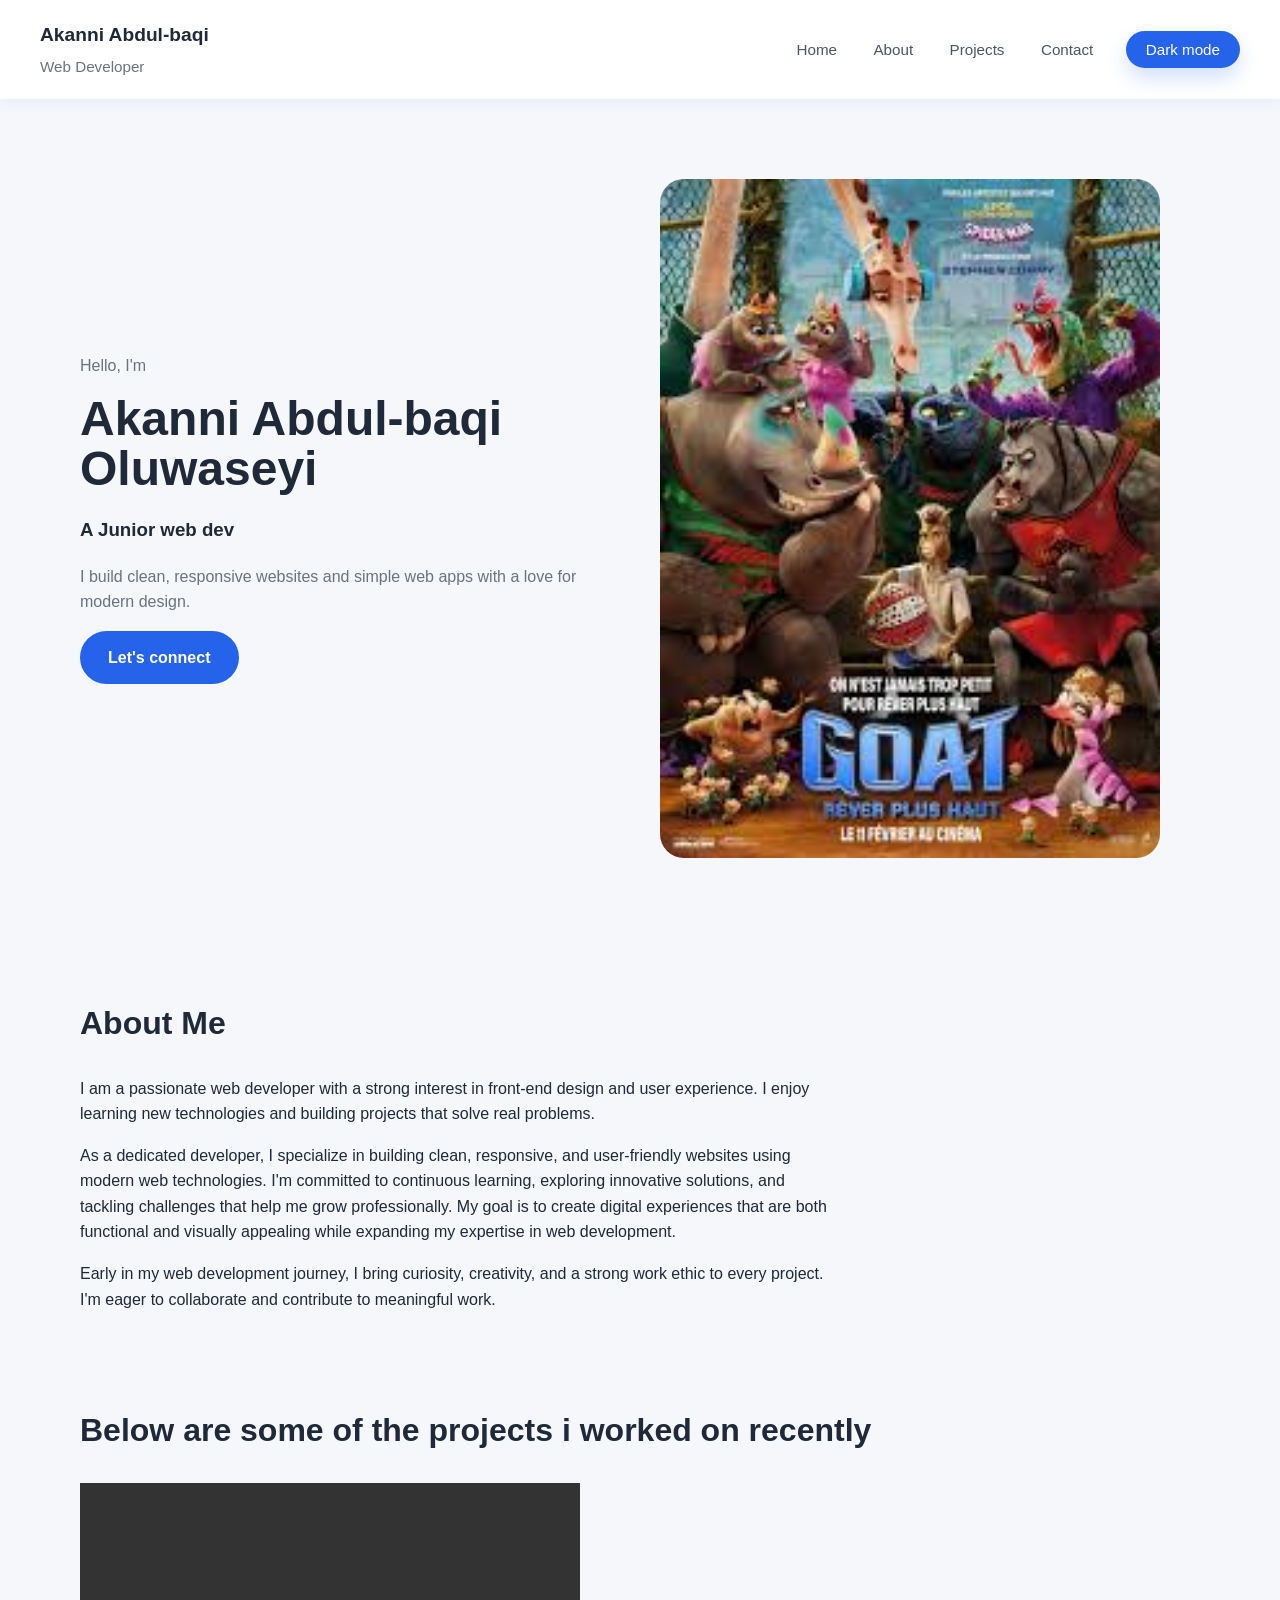
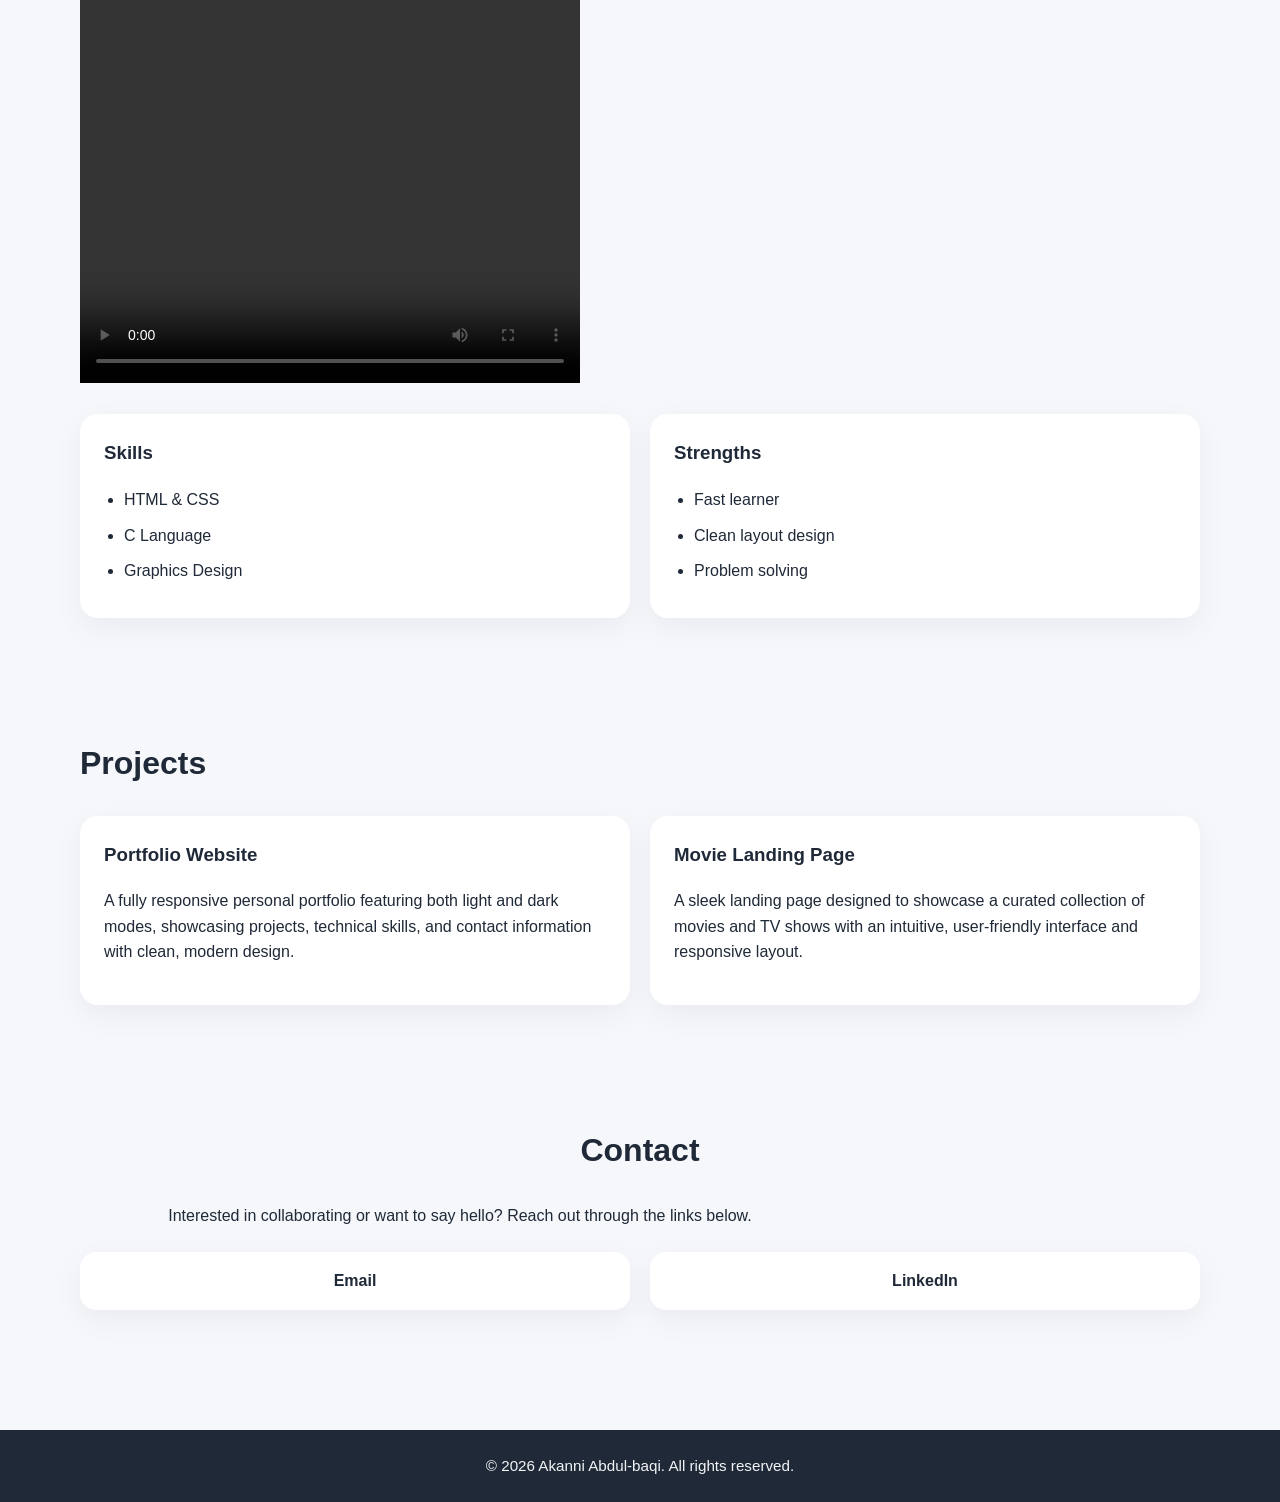
==== index.html @ 32485347 "Rename portfolio.html to index.html" ====
<!DOCTYPE html>
<html lang="en">
<head>
  <meta charset="UTF-8">
  <meta name="viewport" content="width=device-width, initial-scale=1.0">
  <title>Akanni Abdul-baqi | Portfolio</title>
  <link rel="stylesheet" href="style.css">
</head>
<body>
  <header>
    <div class="myself">
      <strong>Akanni Abdul-baqi</strong>
      <span>Web Developer</span>
    </div>
    <nav>
      <a href="#home">Home</a>
      <a href="#about">About</a>
      <a href="#projects">Projects</a>
      <a href="#contact">Contact</a>
      <a class="mode-switch" href="portfolio-dark.html">Dark mode</a>
    </nav>
  </header>

  <main>
    <section id="home" class="baq">
      <div class="baq-copy">
        <p>Hello, I'm</p>
        <h1>Akanni Abdul-baqi Oluwaseyi</h1>
        <h3>A Junior web dev</h3>
        <p>I build clean, responsive websites and simple web apps with a love for modern design.</p>
        <a class="button" href="#contact">Let's connect</a>
      </div>
      <div class="baq-image">
        <img src="images/goat.jpeg" alt="Portrait of Akanni Abdul-baqi Oluwaseyi">
      </div>
    </section>

    <section id="about" class="section-panel">
      <h2>About Me</h2>
      <p>I am a passionate web developer with a strong interest in front-end design and user experience. I enjoy learning new technologies and building projects that solve real problems.</p>
      <p>As a dedicated developer, I specialize in building clean, responsive, and user-friendly websites using modern web technologies. I'm committed to continuous learning, exploring innovative solutions, and tackling challenges that help me grow professionally. My goal is to create digital experiences that are both functional and visually appealing while expanding my expertise in web development.</p>
      <p>Early in my web development journey, I bring curiosity, creativity, and a strong work ethic to every project. I'm eager to collaborate and contribute to meaningful work.</p>
      <br><br><br>
      <div class="vid">
        <h2>Below are some of the projects i worked on recently</h2>
        <video src="videos/Screen Recording 2026-06-14 at 11.37.10 PM.mov" controls width="500px" height="500px"></video>
      </div>
      <div class="skills-grid">
        <div class="skill-card">
          <h3>Skills</h3>
          <ul>
            <li>HTML & CSS</li>
            <li>C Language</li>
            <li>Graphics Design</li>
          </ul>
        </div>
        <div class="skill-card">
          <h3>Strengths</h3>
          <ul>
            <li>Fast learner</li>
            <li>Clean layout design</li>
            <li>Problem solving</li>
          </ul>
        </div>
      </div>
    </section>

    <section id="projects" class="section-panel">
      <h2>Projects</h2>
      <div class="project-grid">
        <article class="card">
          <h3>Portfolio Website</h3>
          <p>A fully responsive personal portfolio featuring both light and dark modes, showcasing projects, technical skills, and contact information with clean, modern design.</p>
        </article>
        <article class="card">
          <h3>Movie Landing Page</h3>
          <p>A sleek landing page designed to showcase a curated collection of movies and TV shows with an intuitive, user-friendly interface and responsive layout.</p>
        </article>
      </div>
    </section>

    <section id="contact" class="section-panel contact-panel">
      <h2>Contact</h2>
      <p>Interested in collaborating or want to say hello? Reach out through the links below.</p>
      <div class="contact-links">
        <a href="mailto:akannicoded019@gmail.com">Email</a>
        <a href="https://www.linkedin.com/in/akanni-coded-bb1a90415">LinkedIn</a>
      </div>
    </section>
  </main>
<footer class="foote">
    &copy; 2026 Akanni Abdul-baqi. All rights reserved.
</footer>        
</body>
</html>
---- style.css ----
* {
  box-sizing: border-box;
}

body {
  margin: 0;
  font-family: Arial, sans-serif;
  background: #f5f7fb;
  color: #1f2937;
  line-height: 1.6;
}

header {
  display: flex;
  justify-content: space-between;
  align-items: center;
  padding: 20px 40px;
  background: #ffffff;
  box-shadow: 0 2px 14px rgba(11, 98, 219, 0.08);
  position: sticky;
  top: 0px;
  z-index: 10;
}

.myself strong {
  display: block;
  font-size: 1.2rem;
}

.myself span {
  display: block;
  color: #6b7280;
  margin-top: 4px;
  font-size: 0.95rem;
}

nav a {
  color: #4b5563;
  font-size: 0.95rem;
  padding: 10px 16px;
  text-decoration: none;
  transition: color 0.2s ease, transform 0.2s ease;
}

nav a:hover {
  color: #111827;
}

nav a.mode-switch {
  background: #2563eb;
  color: #ffffff;
  border-radius: 999px;
  padding: 10px 20px;
  margin-left: 12px;
  box-shadow: 0 10px 20px rgba(37, 99, 235, 0.2);
}

nav a.mode-switch:hover {
  background: #1d4ed8;
  transform: translateY(-1px);
}

.baq {
  display: grid;
  grid-template-columns: 1fr 1fr;
  gap: 40px;
  align-items: center;
  padding: 80px 40px;
  max-width: 1200px;
  margin: 0 auto;
}

.baq:hover .baq-image img {
  transform: scale(1.02);
}

.baq-copy p {
  margin: 0 0 16px;
  color: #6b7280;
}

.baq-copy h1 {
  margin: 0 0 20px;
  font-size: 3rem;
  line-height: 1.05;
}

.baq-copy .button {
  display: inline-block;
  padding: 14px 28px;
  background: #2563eb;
  color: #ffffff;
  text-decoration: none;
  border-radius: 999px;
  font-weight: 600;
}

.baq-image img {
  width: 100%;
  max-width: 500px;
  border-radius: 24px;
  display: block;
  object-fit: cover;
  transition: transform 0.3s ease;
}

.section-panel {
  padding: 60px 40px;
  max-width: 1200px;
  margin: 0 auto;
}

.section-panel h2 {
  margin-top: 0;
  font-size: 2rem;
}

.section-panel p {
  max-width: 760px;
}

.skills-grid,
.project-grid,
.contact-links {
  display: grid;
  gap: 20px;
  margin-top: 24px;
}

.skills-grid {
  grid-template-columns: repeat(2, minmax(0, 1fr));
}

.skill-card,
.card {
  background: #ffffff;
  border-radius: 18px;
  padding: 24px;
  box-shadow: 0 10px 30px rgba(15, 23, 42, 0.05);
  transition: transform 0.3s ease, box-shadow 0.3s ease;
}

.skill-card:hover,
.card:hover {
  transform: translateY(-4px);
  box-shadow: 0 15px 40px rgba(15, 23, 42, 0.1);
}

.skill-card h3,
.card h3 {
  margin-top: 0;
}

.skill-card ul {
  margin: 16px 0 0;
  padding-left: 20px;
}

.skill-card li {
  margin-bottom: 10px;
}

.project-grid {
  grid-template-columns: repeat(2, minmax(0, 1fr));
}

.contact-panel {
  text-align: center;
}

.contact-links {
  grid-template-columns: repeat(2, minmax(0, 1fr));
}

.contact-links a {
  display: inline-flex;
  justify-content: center;
  align-items: center;
  padding: 16px 20px;
  border-radius: 16px;
  background: #ffffff;
  text-decoration: none;
  color: #1f2937;
  font-weight: 600;
  box-shadow: 0 10px 30px rgba(15, 23, 42, 0.05);
  transition: all 0.3s ease;
}

.contact-links a:hover {
  background: #2563eb;
  color: #ffffff;
  transform: translateY(-2px);
}

.foote {
  background-color: #1f2937;
  color: #f3f4f6;
  text-align: center;
  padding: 24px 30px;
  font-size: 0.95rem;
  margin-top: 60px;
}

.foote a {
  color: #2563eb;
  text-decoration: none;
  margin: 0 10px;
  font-weight: 600;
}

@media (max-width: 900px) {
  .baq {
    grid-template-columns: 1fr;
    padding: 60px 24px;
  }

  .skills-grid,
  .project-grid,
  .contact-links {
    grid-template-columns: 1fr;
  }
}

@media (max-width: 640px) {
  header {
    flex-direction: column;
    align-items: flex-start;
    gap: 16px;
  }

  nav a {
    display: inline-block;
  }

  .baq-copy h1 {
    font-size: 2.5rem;
  }
}
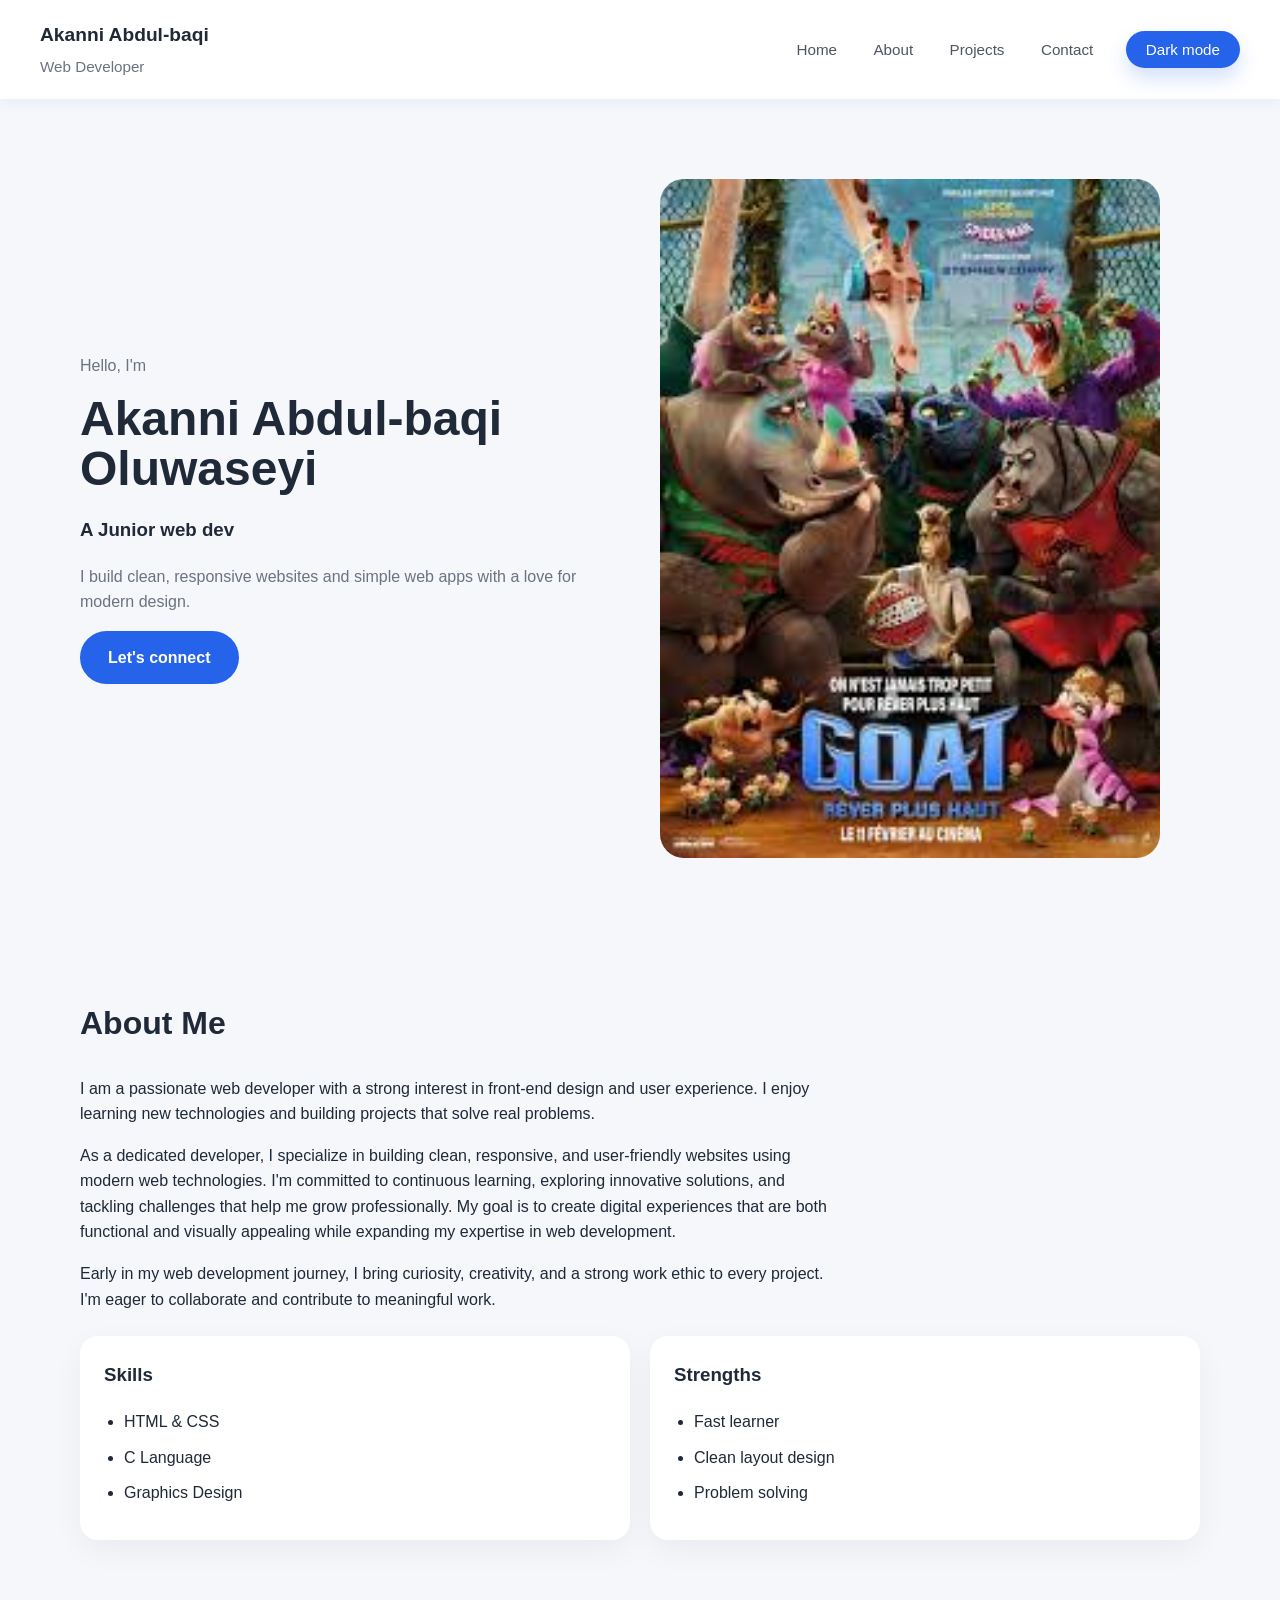
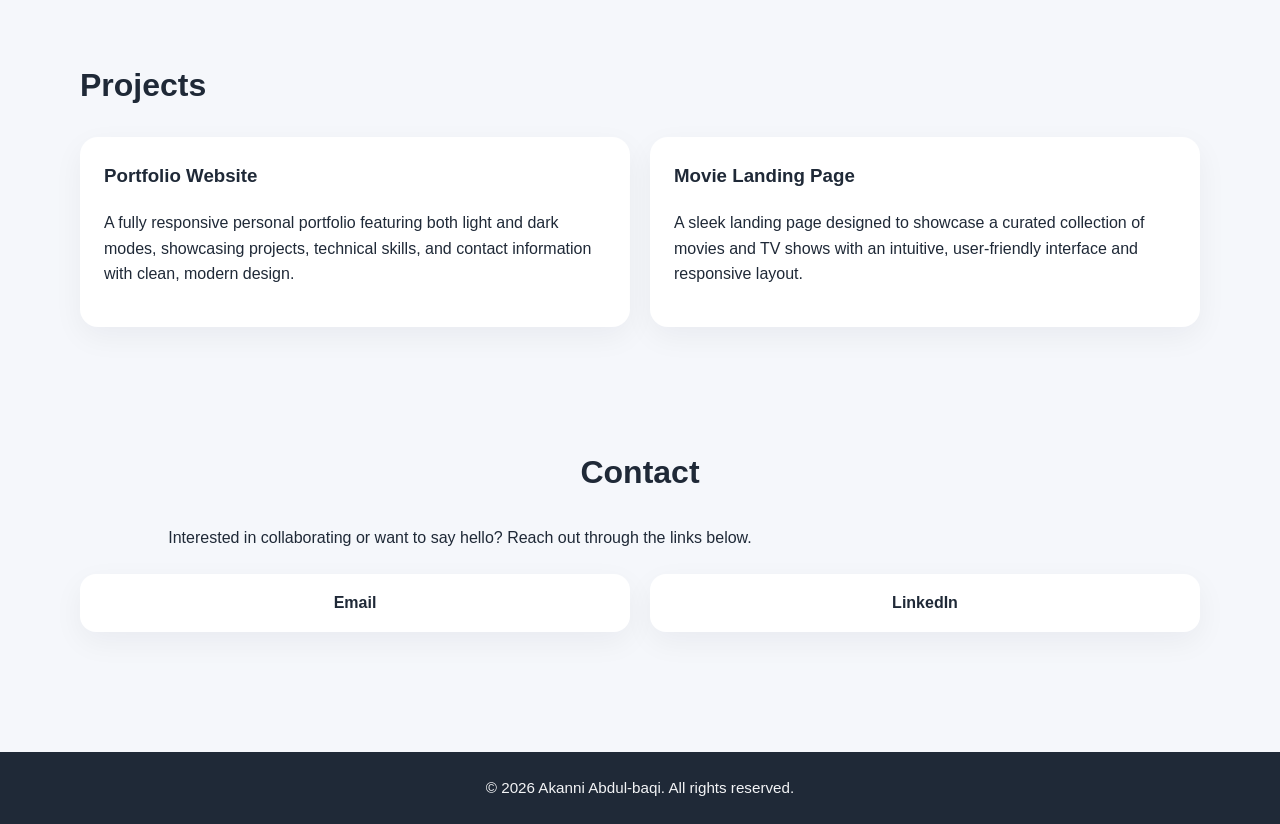
==== commit b8fd90cc: "Clean up index.html by removing extra content Removed unnecessary line breaks and project video sect" ====
--- a/index.html
+++ b/index.html
@@ -40,11 +40,6 @@
       <p>I am a passionate web developer with a strong interest in front-end design and user experience. I enjoy learning new technologies and building projects that solve real problems.</p>
       <p>As a dedicated developer, I specialize in building clean, responsive, and user-friendly websites using modern web technologies. I'm committed to continuous learning, exploring innovative solutions, and tackling challenges that help me grow professionally. My goal is to create digital experiences that are both functional and visually appealing while expanding my expertise in web development.</p>
       <p>Early in my web development journey, I bring curiosity, creativity, and a strong work ethic to every project. I'm eager to collaborate and contribute to meaningful work.</p>
-      <br><br><br>
-      <div class="vid">
-        <h2>Below are some of the projects i worked on recently</h2>
-        <video src="videos/Screen Recording 2026-06-14 at 11.37.10 PM.mov" controls width="500px" height="500px"></video>
-      </div>
       <div class="skills-grid">
         <div class="skill-card">
           <h3>Skills</h3>
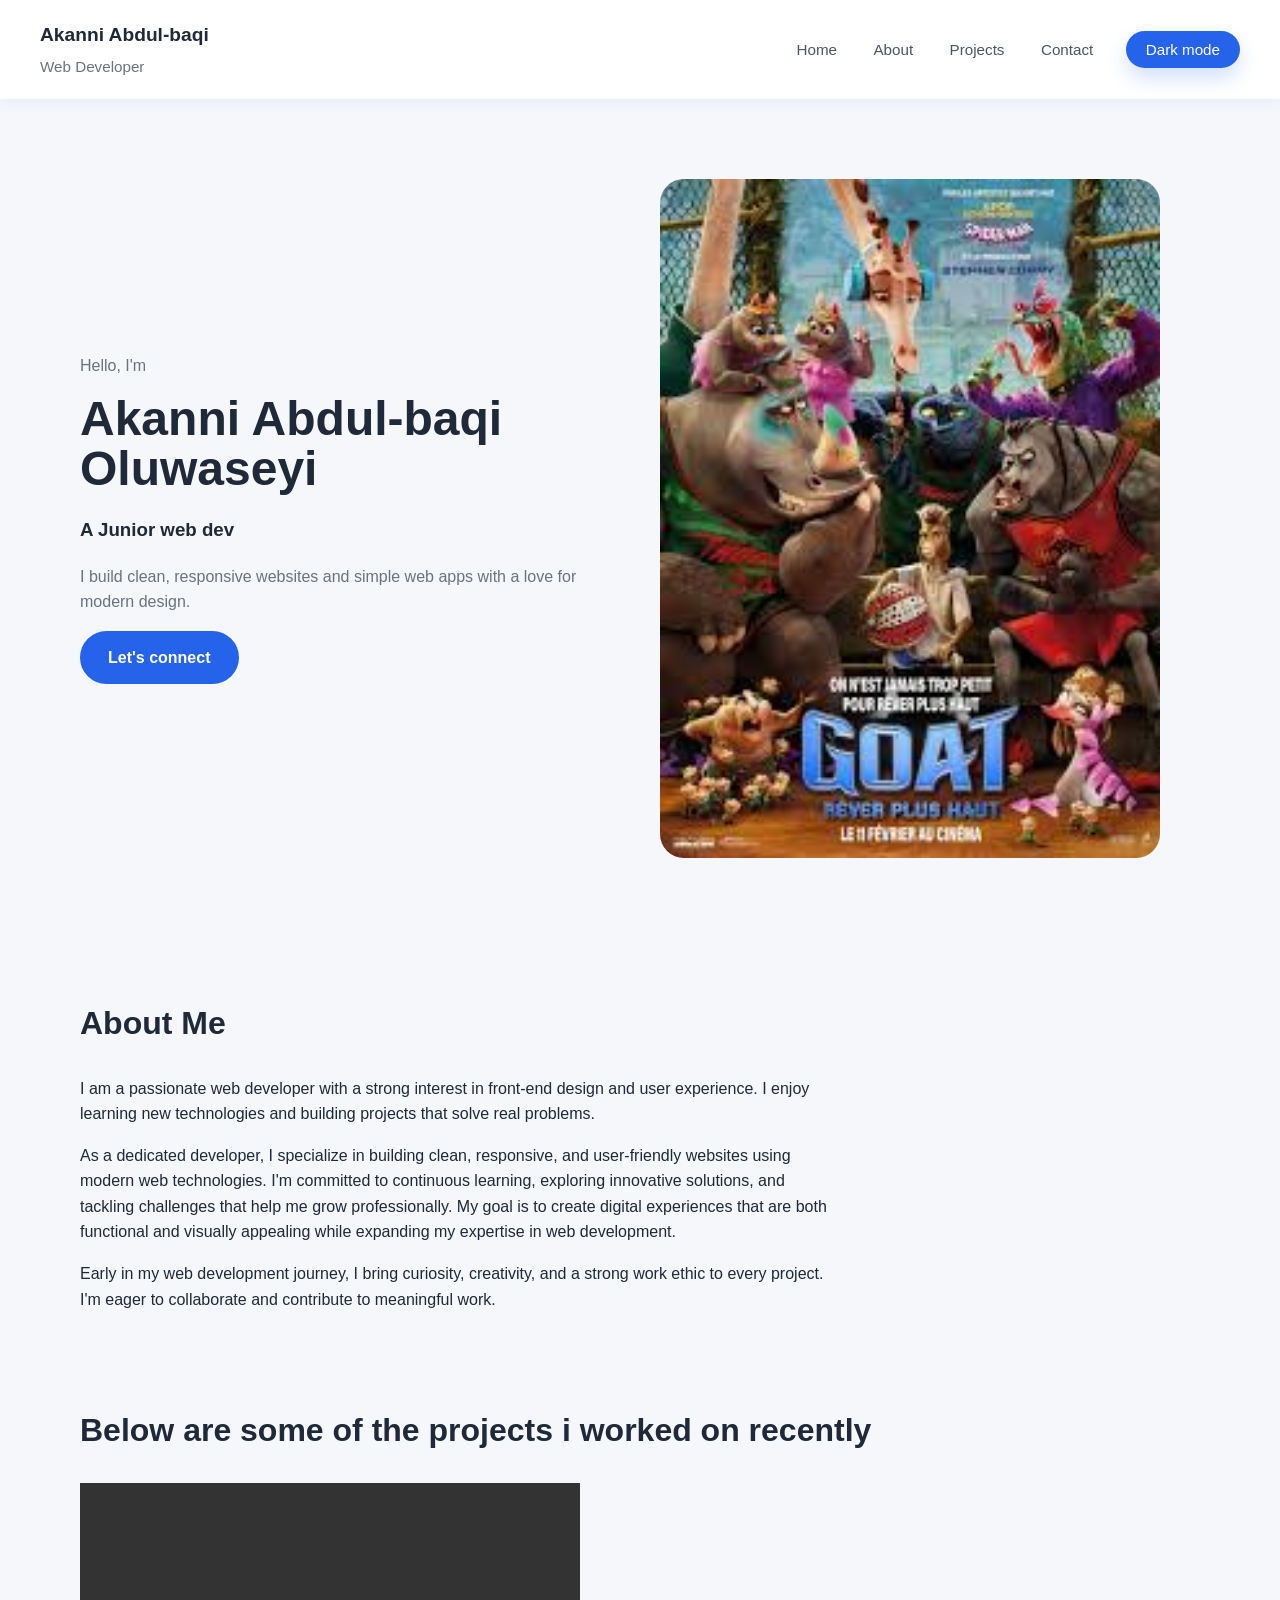
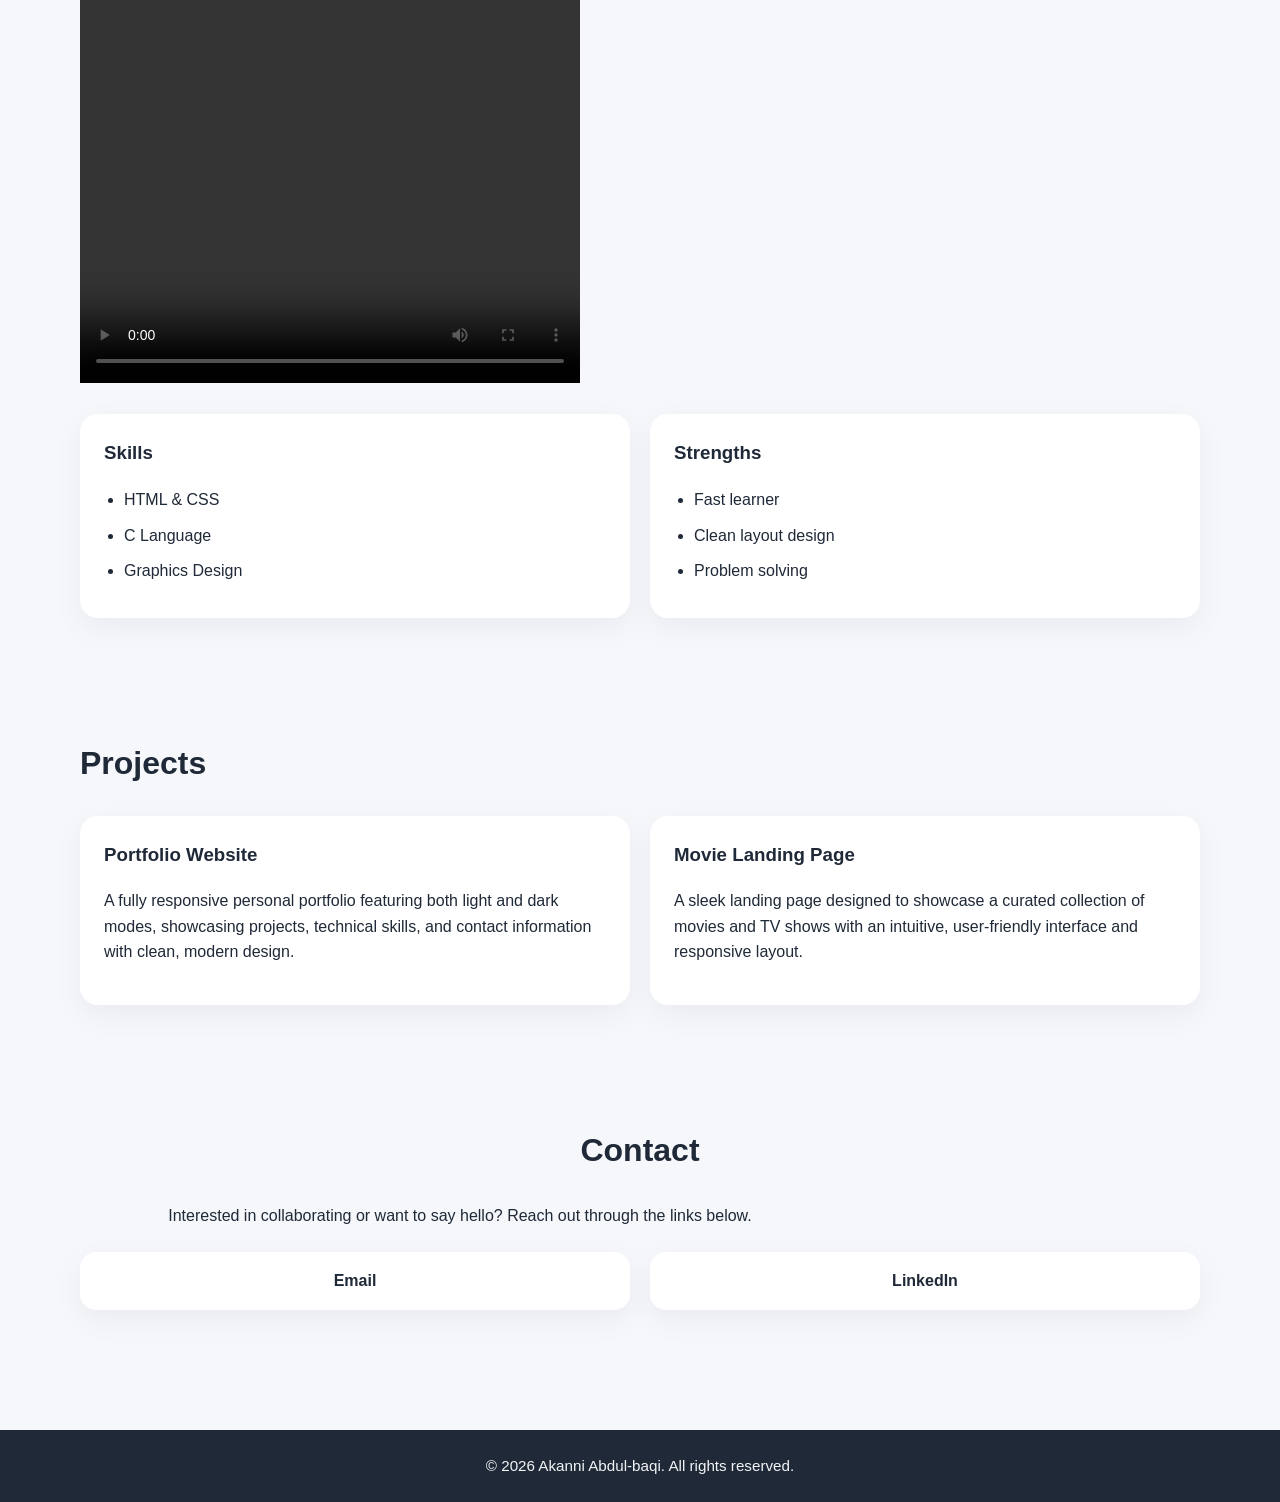
==== commit f55a3c3c: "Update index.html" ====
--- a/index.html
+++ b/index.html
@@ -40,6 +40,11 @@
       <p>I am a passionate web developer with a strong interest in front-end design and user experience. I enjoy learning new technologies and building projects that solve real problems.</p>
       <p>As a dedicated developer, I specialize in building clean, responsive, and user-friendly websites using modern web technologies. I'm committed to continuous learning, exploring innovative solutions, and tackling challenges that help me grow professionally. My goal is to create digital experiences that are both functional and visually appealing while expanding my expertise in web development.</p>
       <p>Early in my web development journey, I bring curiosity, creativity, and a strong work ethic to every project. I'm eager to collaborate and contribute to meaningful work.</p>
+       <br><br><br>
+      <div class="vid">
+        <h2>Below are some of the projects i worked on recently</h2>
+        <video src="videos/Screen Recording 2026-06-14 at 11.37.10 PM.mov" controls width="500px" height="500px"></video>
+      </div>
       <div class="skills-grid">
         <div class="skill-card">
           <h3>Skills</h3>
